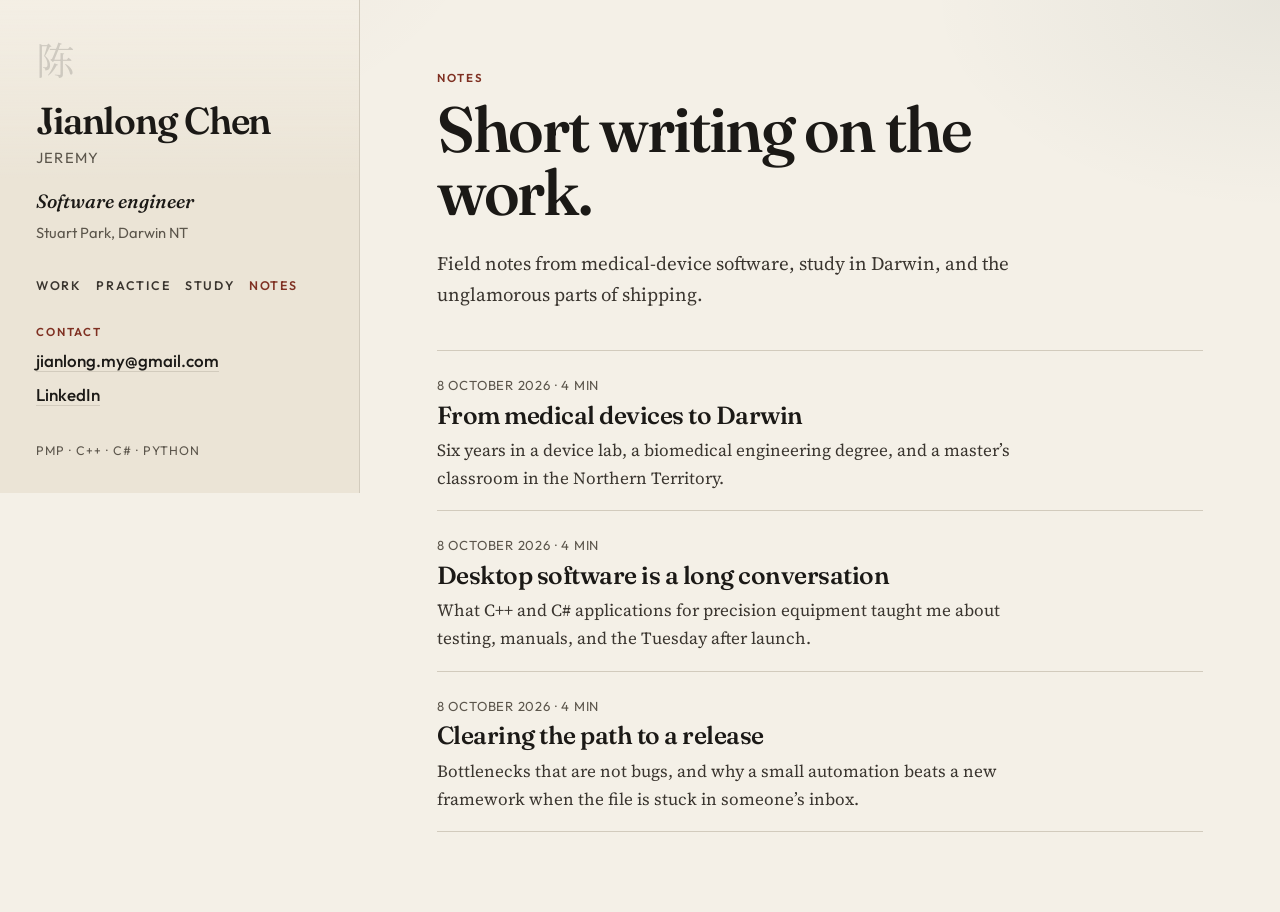
==== writing/index.html @ 2e375ce8 "Add personal portfolio and notes site Creates a static personal website for Jianlong Chen with a hom" ====
<!DOCTYPE html>
<html lang="en">
<head>
  <meta charset="utf-8">
  <meta name="viewport" content="width=device-width, initial-scale=1">
  <title>Notes · Jianlong Chen</title>
  <meta name="description" content="Notes by Jianlong Chen on software engineering, medical-device desktop software, and the work of getting a release out the door.">
  <meta name="theme-color" content="#1b322e">
  <link rel="icon" href="../favicon.svg" type="image/svg+xml">
  <link rel="preconnect" href="https://fonts.googleapis.com">
  <link rel="preconnect" href="https://fonts.gstatic.com" crossorigin>
  <link href="https://fonts.googleapis.com/css2?family=Fraunces:ital,opsz,wght@0,9..144,560;1,9..144,500&family=Noto+Serif+SC:wght@500&family=Outfit:wght@400;500;600&family=Source+Serif+4:opsz,wght@8..60,400;8..60,600&display=swap" rel="stylesheet">
  <link rel="stylesheet" href="../css/site.css">
</head>
<body>
  <a class="skip" href="#content">Skip to content</a>
  <div class="shell">
    <aside class="side">
      <p class="side-mark" aria-hidden="true">陈</p>
      <a class="name" href="../index.html">Jianlong Chen</a>
      <p class="aka">Jeremy</p>
      <p class="role-line">Software engineer</p>
      <p class="place">Stuart Park, Darwin NT</p>
      <ul class="nav">
        <li><a href="../index.html#work">Work</a></li>
        <li><a href="../index.html#practice">Practice</a></li>
        <li><a href="../index.html#study">Study</a></li>
        <li><a href="./" aria-current="page">Notes</a></li>
      </ul>
      <div class="contact">
        <p class="kicker">Contact</p>
        <p><a href="mailto:jianlong.my@gmail.com">jianlong.my@gmail.com</a></p>
        <p><a href="https://www.linkedin.com/in/jianlong-chen-813344424/" rel="me">LinkedIn</a></p>
      </div>
      <p class="creds">PMP · C++ · C# · Python</p>
    </aside>

    <main id="content" class="main">
      <p class="kicker">Notes</p>
      <h1 class="lede">Short writing on the work.</h1>
      <p class="deck">Field notes from medical-device software, study in Darwin, and the unglamorous parts of shipping.</p>

      <div class="post-list" style="margin-top: 2.5rem;">
        <article>
          <a href="from-medical-devices-to-darwin.html">
            <p class="post-meta">8 October 2026 · 4 min</p>
            <h3>From medical devices to Darwin</h3>
            <p class="excerpt">Six years in a device lab, a biomedical engineering degree, and a master’s classroom in the Northern Territory.</p>
          </a>
        </article>
        <article>
          <a href="desktop-software-is-a-long-conversation.html">
            <p class="post-meta">8 October 2026 · 4 min</p>
            <h3>Desktop software is a long conversation</h3>
            <p class="excerpt">What C++ and C# applications for precision equipment taught me about testing, manuals, and the Tuesday after launch.</p>
          </a>
        </article>
        <article>
          <a href="clearing-the-path-to-a-release.html">
            <p class="post-meta">8 October 2026 · 4 min</p>
            <h3>Clearing the path to a release</h3>
            <p class="excerpt">Bottlenecks that are not bugs, and why a small automation beats a new framework when the file is stuck in someone’s inbox.</p>
          </a>
        </article>
      </div>
    </main>
  </div>
</body>
</html>
---- css/site.css ----
:root {
  --paper: #f4f0e7;
  --paper-deep: #e8e1d4;
  --ink: #1b1916;
  --ink-soft: #3a352f;
  --muted: #5c564c;
  --line: #d2cbbd;
  --stamp: #7f3022;
  --pine: #1b322e;
  --pine-soft: #2a4741;
  --side: #ebe4d6;
  --shadow: 0 20px 50px rgba(40, 32, 22, 0.06);
  --serif: "Fraunces", "Iowan Old Style", Palatino, "Palatino Linotype", serif;
  --text: "Source Serif 4", "Iowan Old Style", Palatino, Georgia, serif;
  --sans: "Outfit", "Avenir Next", "Segoe UI", sans-serif;
  --cjk: "Noto Serif SC", "Songti SC", serif;
  --measure: 66ch;
}

*,
*::before,
*::after {
  box-sizing: border-box;
}

html {
  scroll-behavior: smooth;
}

body {
  margin: 0;
  color: var(--ink);
  background:
    radial-gradient(900px 480px at 0% -10%, rgba(127, 48, 34, 0.06), transparent 55%),
    radial-gradient(700px 420px at 100% 0%, rgba(27, 50, 46, 0.06), transparent 50%),
    var(--paper);
  font-family: var(--text);
  font-size: 1.0625rem;
  line-height: 1.65;
  text-rendering: optimizeLegibility;
}

body::selection,
body *::selection {
  background: #ead7c4;
  color: var(--ink);
}

a {
  color: inherit;
  text-decoration-thickness: 1px;
  text-underline-offset: 0.18em;
}

a:hover {
  color: var(--stamp);
}

img {
  max-width: 100%;
}

.skip {
  position: absolute;
  left: 1rem;
  top: -4rem;
  background: var(--ink);
  color: var(--paper);
  padding: 0.6rem 0.9rem;
  z-index: 5;
}

.skip:focus {
  top: 1rem;
}

:focus-visible {
  outline: 2px solid var(--stamp);
  outline-offset: 3px;
}

.shell {
  display: grid;
  grid-template-columns: minmax(280px, 360px) minmax(0, 1fr);
  min-height: 100vh;
}

.side {
  position: sticky;
  top: 0;
  align-self: start;
  max-height: 100vh;
  overflow: auto;
  padding: 2.5rem 2rem 2rem 2.25rem;
  background: linear-gradient(180deg, rgba(255, 252, 247, 0.45), transparent 180px), var(--side);
  border-right: 1px solid var(--line);
}

.side-mark {
  margin: 0 0 1.5rem;
  font-family: var(--cjk);
  font-size: 2.4rem;
  line-height: 1;
  color: rgba(27, 25, 22, 0.16);
}

.name,
.name:hover {
  display: block;
  margin: 0;
  color: var(--ink);
  font-family: var(--serif);
  font-weight: 560;
  font-size: 2.35rem;
  letter-spacing: -0.03em;
  line-height: 1.02;
  text-decoration: none;
}

.aka {
  margin: 0.35rem 0 0;
  color: var(--muted);
  font-family: var(--sans);
  font-size: 0.92rem;
  letter-spacing: 0.08em;
  text-transform: uppercase;
}

.role-line {
  margin: 1.15rem 0 0;
  font-family: var(--serif);
  font-size: 1.2rem;
  font-weight: 500;
  font-style: italic;
  line-height: 1.35;
}

.place {
  margin: 0.35rem 0 0;
  color: var(--muted);
  font-family: var(--sans);
  font-size: 0.92rem;
}

.side p.blurb {
  margin: 1.25rem 0 0;
  max-width: 28ch;
  color: var(--ink-soft);
  font-size: 1rem;
}

.nav {
  display: flex;
  flex-wrap: wrap;
  gap: 0.45rem 0.9rem;
  margin: 1.6rem 0 0;
  padding: 0;
  list-style: none;
}

.nav a {
  font-family: var(--sans);
  font-size: 0.78rem;
  font-weight: 560;
  letter-spacing: 0.14em;
  text-transform: uppercase;
  text-decoration: none;
  color: var(--ink-soft);
}

.nav a[aria-current="page"],
.nav a:hover {
  color: var(--stamp);
}

.now {
  margin-top: 2rem;
  padding-top: 1.25rem;
  border-top: 1px solid var(--line);
}

.kicker {
  margin: 0 0 0.7rem;
  color: var(--stamp);
  font-family: var(--sans);
  font-size: 0.72rem;
  font-weight: 600;
  letter-spacing: 0.16em;
  text-transform: uppercase;
}

.now p,
.contact p {
  margin: 0.35rem 0 0;
}

.now strong,
.contact a {
  font-family: var(--sans);
  font-weight: 500;
}

.contact {
  margin-top: 1.5rem;
}

.contact a {
  text-decoration: none;
  border-bottom: 1px solid var(--line);
}

.contact a:hover {
  border-bottom-color: var(--stamp);
}

.creds {
  margin: 2rem 0 0;
  color: var(--muted);
  font-family: var(--sans);
  font-size: 0.78rem;
  letter-spacing: 0.08em;
  text-transform: uppercase;
}

.main {
  padding: 4.25rem 6vw 5rem;
  max-width: 980px;
}

.lede {
  margin: 0;
  max-width: 16ch;
  font-family: var(--serif);
  font-weight: 560;
  font-size: clamp(2.5rem, 5vw, 4.4rem);
  line-height: 0.98;
  letter-spacing: -0.035em;
}

.deck {
  margin: 1.5rem 0 0;
  max-width: var(--measure);
  color: var(--ink-soft);
  font-size: 1.18rem;
}

.summary {
  margin: 1rem 0 0;
  max-width: var(--measure);
}

.section {
  margin-top: 4.5rem;
  padding-top: 1.5rem;
  border-top: 1px solid var(--line);
}

.section h2 {
  margin: 0 0 1.5rem;
  font-family: var(--serif);
  font-weight: 560;
  font-size: 2rem;
  letter-spacing: -0.03em;
  line-height: 1.1;
}

.role + .role {
  margin-top: 2.4rem;
  padding-top: 2rem;
  border-top: 1px solid rgba(210, 203, 189, 0.7);
}

.when {
  margin: 0;
  color: var(--stamp);
  font-family: var(--serif);
  font-style: italic;
  font-weight: 500;
}

.role h3,
.post-list h3,
.study h3 {
  margin: 0.25rem 0 0;
  font-family: var(--serif);
  font-size: 1.55rem;
  font-weight: 560;
  letter-spacing: -0.02em;
  line-height: 1.2;
}

.org {
  margin: 0.35rem 0 0;
  color: var(--muted);
  font-family: var(--sans);
  font-size: 0.95rem;
}

.role ul,
.study ul,
.community ul {
  margin: 1rem 0 0;
  padding: 0;
  list-style: none;
  max-width: var(--measure);
}

.role li,
.study li,
.community li {
  position: relative;
  margin: 0.7rem 0 0;
  padding-left: 1.1rem;
}

.role li::before,
.study li::before,
.community li::before {
  content: "";
  position: absolute;
  left: 0;
  top: 0.62em;
  width: 0.38rem;
  height: 0.38rem;
  background: var(--stamp);
}

.skills {
  margin: 0;
  max-width: 46rem;
}

.skills div {
  display: grid;
  grid-template-columns: 11rem 1fr;
  gap: 1rem 1.5rem;
  padding: 0.95rem 0;
  border-top: 1px solid var(--line);
}

.skills div:last-child {
  border-bottom: 1px solid var(--line);
}

.skills dt {
  margin: 0;
  font-family: var(--sans);
  font-size: 0.82rem;
  font-weight: 600;
  letter-spacing: 0.08em;
  text-transform: uppercase;
}

.skills dd {
  margin: 0;
}

.study + .study,
.community article + article {
  margin-top: 1.8rem;
}

.post-list {
  display: grid;
  gap: 0;
}

.post-list a {
  display: block;
  padding: 1.15rem 0;
  border-top: 1px solid var(--line);
  text-decoration: none;
  color: inherit;
}

.post-list article:last-child a {
  border-bottom: 1px solid var(--line);
}

.post-list a:hover h3 {
  color: var(--stamp);
}

.post-meta,
.excerpt {
  margin: 0.35rem 0 0;
}

.post-meta {
  color: var(--muted);
  font-family: var(--sans);
  font-size: 0.82rem;
  letter-spacing: 0.06em;
  text-transform: uppercase;
}

.excerpt {
  max-width: var(--measure);
  color: var(--ink-soft);
}

.more {
  display: inline-block;
  margin-top: 1.25rem;
  font-family: var(--sans);
  font-size: 0.85rem;
  font-weight: 560;
  letter-spacing: 0.08em;
  text-transform: uppercase;
  text-decoration: none;
  color: var(--stamp);
}

.colophon {
  margin-top: 4rem;
  padding-top: 1.25rem;
  border-top: 1px solid var(--line);
  color: var(--muted);
  font-family: var(--sans);
  font-size: 0.92rem;
}

.colophon p {
  margin: 0.3rem 0;
}

.post-header h1 {
  max-width: 16ch;
}

.post-header h1 {
  margin: 0.4rem 0 0;
  font-family: var(--serif);
  font-weight: 560;
  font-size: clamp(2.2rem, 4vw, 3.5rem);
  line-height: 1.02;
  letter-spacing: -0.035em;
}

.prose {
  max-width: var(--measure);
  margin-top: 2rem;
  font-size: 1.12rem;
}

.prose p {
  margin: 0 0 1.15rem;
}

.prose a {
  color: var(--stamp);
}

.back {
  display: inline-block;
  margin-bottom: 1.5rem;
  font-family: var(--sans);
  font-size: 0.78rem;
  font-weight: 600;
  letter-spacing: 0.14em;
  text-transform: uppercase;
  text-decoration: none;
  color: var(--muted);
}

.back:hover {
  color: var(--stamp);
}

.empty {
  min-height: 70vh;
  display: flex;
  flex-direction: column;
  justify-content: center;
}

.empty h1 {
  margin: 0;
  font-family: var(--serif);
  font-size: clamp(3rem, 8vw, 6rem);
  letter-spacing: -0.04em;
  line-height: 0.9;
}

@media (max-width: 860px) {
  .shell {
    grid-template-columns: 1fr;
  }

  .side {
    position: relative;
    max-height: none;
    border-right: 0;
    border-bottom: 1px solid var(--line);
    padding: 1.5rem 1.25rem 1.35rem;
  }

  .side-mark,
  .blurb,
  .now,
  .creds {
    display: none;
  }

  .name,
  .name:hover {
    font-size: 2rem;
  }

  .main {
    padding: 2rem 1.25rem 3.5rem;
  }

  .lede {
    max-width: 12ch;
  }

  .skills div {
    grid-template-columns: 1fr;
    gap: 0.3rem;
  }

  .section {
    margin-top: 3rem;
  }
}

@media (prefers-reduced-motion: reduce) {
  html {
    scroll-behavior: auto;
  }
}
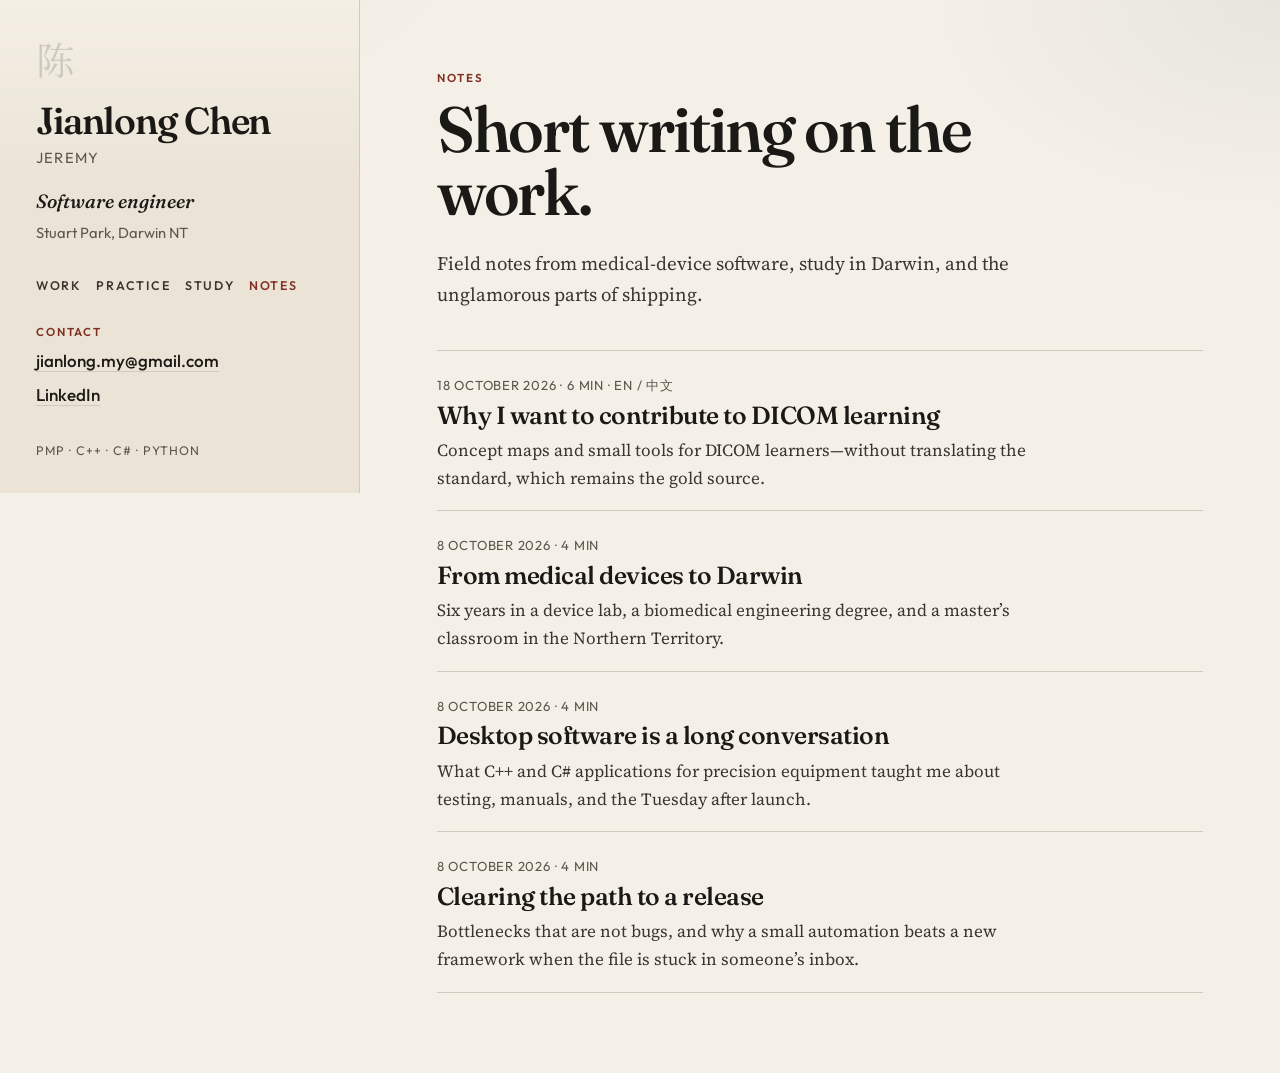
==== commit 05615abe: "Add bilingual DICOM learning note Publish an English and Chinese note on contributing to DICOM learn" ====
--- a/writing/index.html
+++ b/writing/index.html
@@ -42,6 +42,13 @@
 
       <div class="post-list" style="margin-top: 2.5rem;">
         <article>
+          <a href="why-i-want-to-contribute-to-dicom-learning.html">
+            <p class="post-meta">18 October 2026 · 6 min · EN / 中文</p>
+            <h3>Why I want to contribute to DICOM learning</h3>
+            <p class="excerpt">Concept maps and small tools for DICOM learners—without translating the standard, which remains the gold source.</p>
+          </a>
+        </article>
+        <article>
           <a href="from-medical-devices-to-darwin.html">
             <p class="post-meta">8 October 2026 · 4 min</p>
             <h3>From medical devices to Darwin</h3>
--- a/css/site.css
+++ b/css/site.css
@@ -451,6 +451,42 @@
   color: var(--stamp);
 }
 
+.lang-break {
+  margin: 2.4rem 0 1.2rem;
+  border: 0;
+  border-top: 1px solid var(--line);
+}
+
+.lang-label {
+  margin: 0 0 0.85rem;
+  font-family: var(--sans);
+  font-size: 0.72rem;
+  font-weight: 600;
+  letter-spacing: 0.16em;
+  text-transform: uppercase;
+  color: var(--muted);
+}
+
+.prose-zh {
+  font-family: var(--cjk), var(--text);
+  font-size: 1.05rem;
+  line-height: 1.8;
+}
+
+.prose-zh p {
+  margin: 0 0 1.15rem;
+}
+
+.post-title-zh {
+  margin: 0 0 1.2rem;
+  font-family: var(--cjk), var(--serif);
+  font-weight: 500;
+  font-size: clamp(1.55rem, 3vw, 2rem);
+  line-height: 1.35;
+  letter-spacing: 0.02em;
+  color: var(--ink);
+}
+
 .back {
   display: inline-block;
   margin-bottom: 1.5rem;
